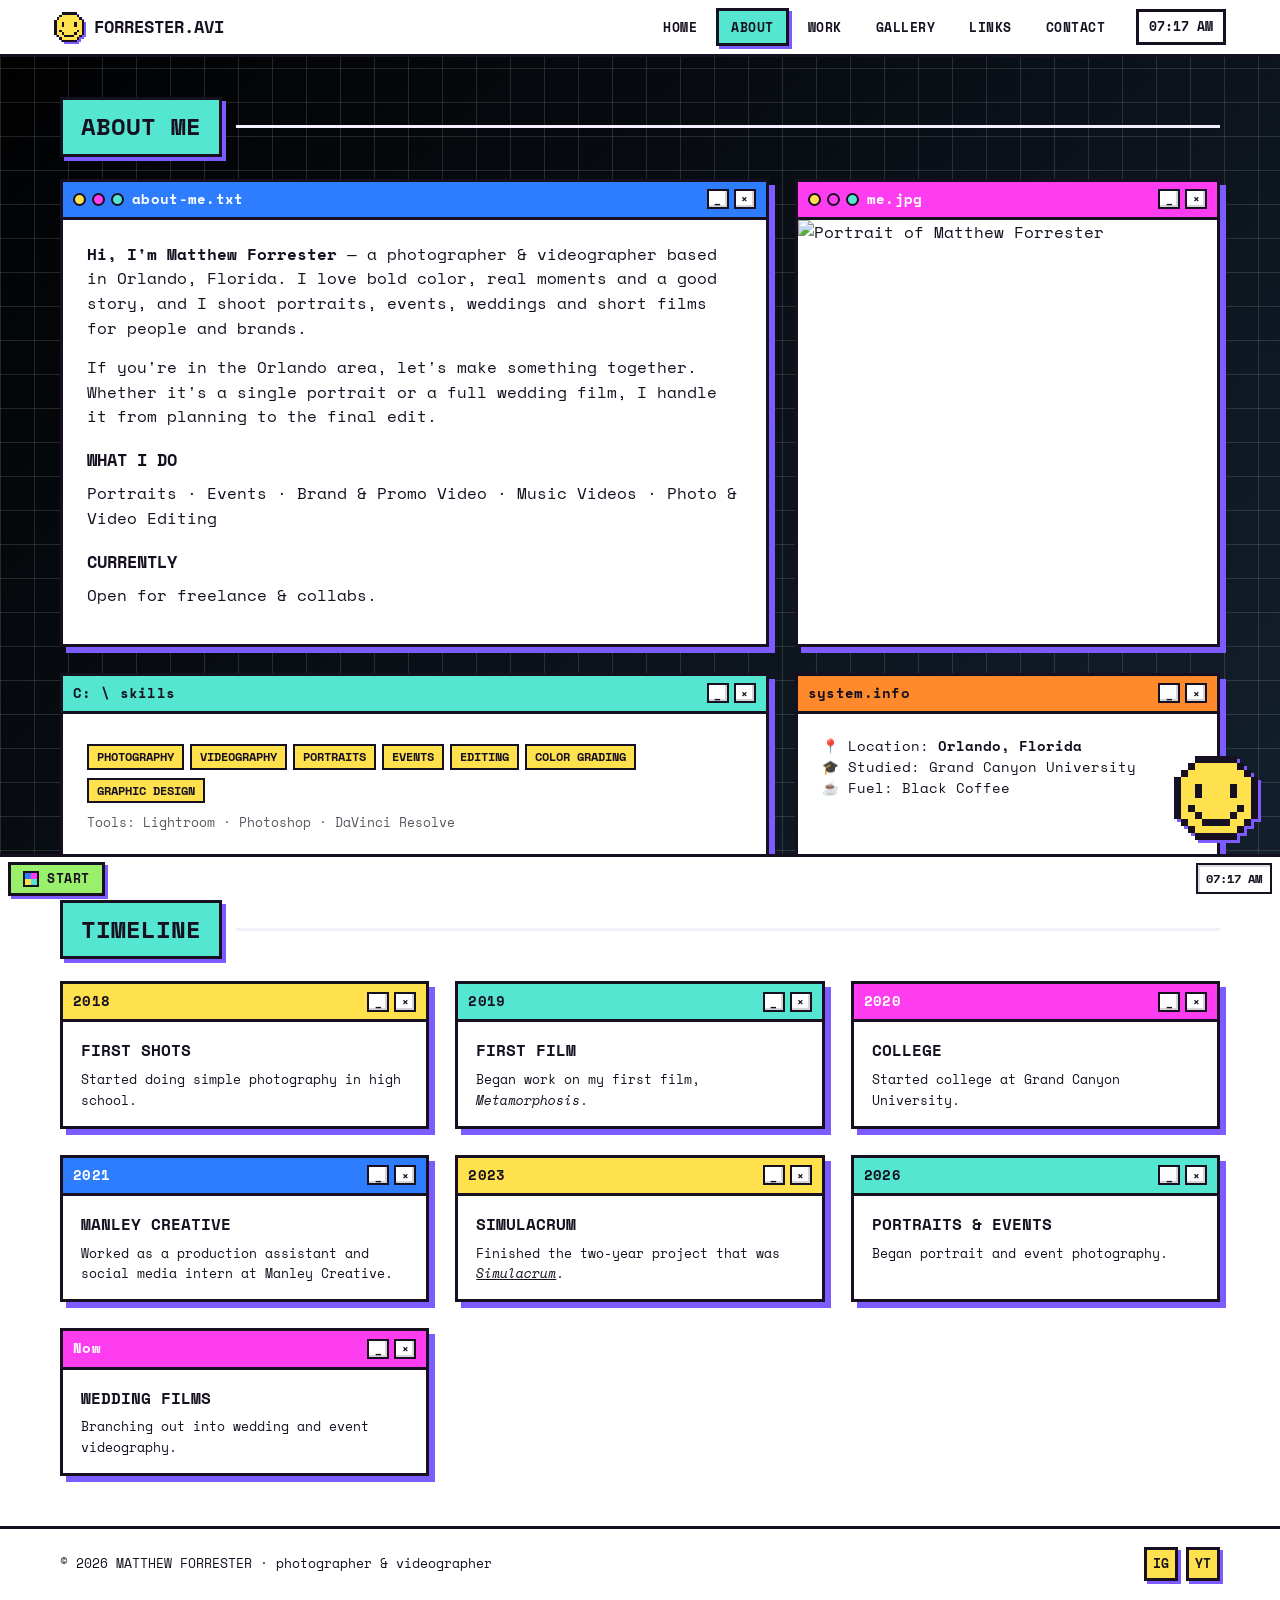
==== about.html @ d88df6fb "Add files via upload" ====
<!DOCTYPE html>
<html lang="en">
<head>
<meta charset="UTF-8">
<meta name="viewport" content="width=device-width, initial-scale=1.0">
<title>About · MATTHEW FORRESTER</title>
<meta name="description" content="About — Matthew Forrester, photographer &amp; videographer.">
<link rel="preconnect" href="https://fonts.googleapis.com">
<link rel="preconnect" href="https://fonts.gstatic.com" crossorigin>
<link href="https://fonts.googleapis.com/css2?family=Space+Mono:wght@400;700&display=swap" rel="stylesheet">
<link rel="stylesheet" href="style.css">
</head>
<body>

<header class="menubar">
  <div class="inner">
    <a href="index.html" class="brand"><span class="blip"></span> FORRESTER.AVI</a>
    <nav class="nav" id="nav">
      <a href="index.html">Home</a>
      <a href="about.html" class="active">About</a>
      <a href="work.html">Work</a>
      <a href="gallery.html">Gallery</a>
      <a href="links.html">Links</a>
      <a href="contact.html">Contact</a>
    </nav>
    <span class="clock" id="clock">--:--</span>
    <button class="navtoggle" id="navtoggle" aria-label="Menu">☰</button>
  </div>
</header>

<div class="wrap">

  <div class="sectitle" style="margin-top:40px"><h2>About Me</h2><span class="line"></span></div>

  <div class="aboutgrid">
    <!-- bio -->
    <div class="win" style="margin:0">
      <div class="bar"><span class="dots"><span class="y"></span><span class="m"></span><span class="c"></span></span><span class="ttl">about-me.txt</span><span class="ctrls"><span>_</span><span>□</span><span>×</span></span></div>
      <div class="body prose">
        <!-- EDIT: your bio -->
        <p><b>Hi, I'm Matthew Forrester</b> — a photographer &amp; videographer based in Orlando, Florida. I love bold color, real moments and a good story, and I shoot portraits, events, weddings and short films for people and brands.</p>
        <p>If you're in the Orlando area, let's make something together. Whether it's a single portrait or a full wedding film, I handle it from planning to the final edit.</p>
        <h3>What I do</h3>
        <p>Portraits · Events · Brand &amp; Promo Video · Music Videos · Photo &amp; Video Editing</p>
        <h3>Currently</h3>
        <p>Open for freelance &amp; collabs.</p>
      </div>
    </div>

    <!-- portrait -->
    <div class="win photowin" style="margin:0">
      <div class="bar magenta"><span class="dots"><span class="y"></span><span class="m"></span><span class="c"></span></span><span class="ttl">me.jpg</span></div>
      <div class="photo"><img src="assets/matthew-portrait.jpg" alt="Portrait of Matthew Forrester" width="800" height="994"></div>
    </div>

    <!-- skills -->
    <div class="win" style="margin:0">
      <div class="bar cyan"><span class="ttl">C: \ skills</span></div>
      <div class="body">
        <!-- EDIT: skills -->
        <p style="margin-bottom:10px"><span class="tag">Photography</span><span class="tag">Videography</span><span class="tag">Portraits</span><span class="tag">Events</span><span class="tag">Editing</span><span class="tag">Color Grading</span><span class="tag">Graphic Design</span></p>
        <p class="muted">Tools: Lightroom · Photoshop · DaVinci Resolve</p>
      </div>
    </div>

    <!-- system info -->
    <div class="win" style="margin:0">
      <div class="bar orange"><span class="ttl">system.info</span><span class="ctrls"><span>×</span></span></div>
      <div class="body" style="font-size:.85rem">
        <p>📍 Location: <b>Orlando, Florida</b></p>
        <p>🎓 Studied: Grand Canyon University</p>
        <p>☕ Fuel: Black Coffee</p>
      </div>
    </div>
  </div>

  <!-- timeline strip -->
  <div class="sectitle"><h2>Timeline</h2><span class="line"></span></div>
  <!-- EDIT: one card per milestone -->
  <div class="grid3">
    <article class="win card" style="margin:0">
      <div class="bar yellow"><span class="ttl">2018</span></div>
      <div class="body"><h3>First Shots</h3><p>Started doing simple photography in high school.</p></div>
    </article>
    <article class="win card" style="margin:0">
      <div class="bar cyan"><span class="ttl">2019</span></div>
      <div class="body"><h3>First Film</h3><p>Began work on my first film, <i>Metamorphosis</i>.</p></div>
    </article>
    <article class="win card" style="margin:0">
      <div class="bar magenta"><span class="ttl">2020</span></div>
      <div class="body"><h3>College</h3><p>Started college at Grand Canyon University.</p></div>
    </article>
    <article class="win card" style="margin:0">
      <div class="bar"><span class="ttl">2021</span></div>
      <div class="body"><h3>Manley Creative</h3><p>Worked as a production assistant and social media intern at Manley Creative.</p></div>
    </article>
    <article class="win card" style="margin:0">
      <div class="bar yellow"><span class="ttl">2023</span></div>
      <div class="body"><h3>Simulacrum</h3><p>Finished the two-year project that was <a href="simulacrum.html"><i>Simulacrum</i></a>.</p></div>
    </article>
    <article class="win card" style="margin:0">
      <div class="bar cyan"><span class="ttl">2026</span></div>
      <div class="body"><h3>Portraits &amp; Events</h3><p>Began portrait and event photography.</p></div>
    </article>
    <article class="win card" style="margin:0">
      <div class="bar magenta"><span class="ttl">Now</span></div>
      <div class="body"><h3>Wedding Films</h3><p>Branching out into wedding and event videography.</p></div>
    </article>
  </div>

</div>

<footer class="footer">
  <div class="inner">
    <span>© <span id="yr">2026</span> MATTHEW FORRESTER · photographer &amp; videographer</span>
    <div class="soc"><a href="#" title="Instagram">IG</a><a href="https://www.youtube.com/@bekindrewindproductions" title="YouTube" target="_blank" rel="noopener">YT</a></div>
  </div>
</footer>

<script src="script.js"></script>
</body>
</html>
---- style.css ----
/* =========================================================
   RETRO UI — Bold flat retro-desktop website template
   Hand-built CSS (no third-party art). Reused on every page.
   Edit the brand colours in :root to recolour the whole site.
   ========================================================= */
:root{
  /* ---- BRAND PALETTE (edit me) ---- */
  --ink:#161020;          /* near-black outline + text */
  --paper:#ffffff;        /* window body */
  --cyan:#54e6d0;
  --yellow:#ffe14d;
  --magenta:#ff3df0;
  --purple:#7c5cff;       /* used ONLY for drop shadows */
  --blue:#2f7dff;         /* classic 90s title-bar blue */
  --orange:#ff8a2b;
  --red:#ff4d5e;
  --green:#9bf06b;
  /* desktop background */
  --bg1:#000000;          /* dark desktop gradient: top-left */
  --bg2:#14202e;          /* bottom-right (deep midnight blue) */
  --grid:rgba(255,255,255,.13);
  --on-bg:#f3efff;        /* text that sits directly on the dark background */
  --shade:var(--purple);  /* drop shadows */
  --pop:var(--purple);    /* every hard drop shadow is purple */
  /* structure */
  --bw:3px;               /* border weight */
  --shadow:6px 6px 0 var(--shade);
  --radius:0px;
  --mono:'Space Mono','DM Mono',ui-monospace,monospace;
}

*,*::before,*::after{margin:0;padding:0;box-sizing:border-box}
html{scroll-behavior:smooth}
body{
  font-family:var(--mono);color:var(--ink);line-height:1.55;
  background:
    linear-gradient(135deg,var(--bg1) 0%,var(--bg2) 100%) fixed;
  min-height:100vh;position:relative;
}
/* graph-paper grid overlay */
body::before{
  content:'';position:fixed;inset:0;z-index:0;pointer-events:none;
  background-image:
    linear-gradient(var(--grid) 1px,transparent 1px),
    linear-gradient(90deg,var(--grid) 1px,transparent 1px);
  background-size:34px 34px;
}
.wrap{position:relative;z-index:1;max-width:1200px;margin:0 auto;padding:0 20px}
img{max-width:100%;display:block}
a{color:inherit}

/* ================= TOP MENU BAR (nav) ================= */
.menubar{
  position:sticky;top:0;z-index:50;background:var(--paper);
  border-bottom:var(--bw) solid var(--ink);
}
.menubar .inner{max-width:1200px;margin:0 auto;display:flex;align-items:center;
  gap:6px;padding:8px 14px}
.brand{display:flex;align-items:center;gap:10px;font-weight:700;font-size:1.05rem;
  text-decoration:none;white-space:nowrap}
.brand .blip{width:30px;height:30px;flex:none;
  background:url("data:image/svg+xml,%3Csvg xmlns='http://www.w3.org/2000/svg' viewBox='0 0 12 12' shape-rendering='crispEdges'%3E%3Crect x='3' y='0' width='1' height='1' fill='%23161020'/%3E%3Crect x='4' y='0' width='1' height='1' fill='%23161020'/%3E%3Crect x='5' y='0' width='1' height='1' fill='%23161020'/%3E%3Crect x='6' y='0' width='1' height='1' fill='%23161020'/%3E%3Crect x='7' y='0' width='1' height='1' fill='%23161020'/%3E%3Crect x='8' y='0' width='1' height='1' fill='%23161020'/%3E%3Crect x='2' y='1' width='1' height='1' fill='%23161020'/%3E%3Crect x='3' y='1' width='1' height='1' fill='%23ffe14d'/%3E%3Crect x='4' y='1' width='1' height='1' fill='%23ffe14d'/%3E%3Crect x='5' y='1' width='1' height='1' fill='%23ffe14d'/%3E%3Crect x='6' y='1' width='1' height='1' fill='%23ffe14d'/%3E%3Crect x='7' y='1' width='1' height='1' fill='%23ffe14d'/%3E%3Crect x='8' y='1' width='1' height='1' fill='%23ffe14d'/%3E%3Crect x='9' y='1' width='1' height='1' fill='%23161020'/%3E%3Crect x='1' y='2' width='1' height='1' fill='%23161020'/%3E%3Crect x='2' y='2' width='1' height='1' fill='%23ffe14d'/%3E%3Crect x='3' y='2' width='1' height='1' fill='%23ffe14d'/%3E%3Crect x='4' y='2' width='1' height='1' fill='%23ffe14d'/%3E%3Crect x='5' y='2' width='1' height='1' fill='%23ffe14d'/%3E%3Crect x='6' y='2' width='1' height='1' fill='%23ffe14d'/%3E%3Crect x='7' y='2' width='1' height='1' fill='%23ffe14d'/%3E%3Crect x='8' y='2' width='1' height='1' fill='%23ffe14d'/%3E%3Crect x='9' y='2' width='1' height='1' fill='%23ffe14d'/%3E%3Crect x='10' y='2' width='1' height='1' fill='%23161020'/%3E%3Crect x='0' y='3' width='1' height='1' fill='%23161020'/%3E%3Crect x='1' y='3' width='1' height='1' fill='%23ffe14d'/%3E%3Crect x='2' y='3' width='1' height='1' fill='%23ffe14d'/%3E%3Crect x='3' y='3' width='1' height='1' fill='%23ffe14d'/%3E%3Crect x='4' y='3' width='1' height='1' fill='%23ffe14d'/%3E%3Crect x='5' y='3' width='1' height='1' fill='%23ffe14d'/%3E%3Crect x='6' y='3' width='1' height='1' fill='%23ffe14d'/%3E%3Crect x='7' y='3' width='1' height='1' fill='%23ffe14d'/%3E%3Crect x='8' y='3' width='1' height='1' fill='%23ffe14d'/%3E%3Crect x='9' y='3' width='1' height='1' fill='%23ffe14d'/%3E%3Crect x='10' y='3' width='1' height='1' fill='%23ffe14d'/%3E%3Crect x='11' y='3' width='1' height='1' fill='%23161020'/%3E%3Crect x='0' y='4' width='1' height='1' fill='%23161020'/%3E%3Crect x='1' y='4' width='1' height='1' fill='%23ffe14d'/%3E%3Crect x='2' y='4' width='1' height='1' fill='%23ffe14d'/%3E%3Crect x='3' y='4' width='1' height='1' fill='%23161020'/%3E%3Crect x='4' y='4' width='1' height='1' fill='%23ffe14d'/%3E%3Crect x='5' y='4' width='1' height='1' fill='%23ffe14d'/%3E%3Crect x='6' y='4' width='1' height='1' fill='%23ffe14d'/%3E%3Crect x='7' y='4' width='1' height='1' fill='%23ffe14d'/%3E%3Crect x='8' y='4' width='1' height='1' fill='%23161020'/%3E%3Crect x='9' y='4' width='1' height='1' fill='%23ffe14d'/%3E%3Crect x='10' y='4' width='1' height='1' fill='%23ffe14d'/%3E%3Crect x='11' y='4' width='1' height='1' fill='%23161020'/%3E%3Crect x='0' y='5' width='1' height='1' fill='%23161020'/%3E%3Crect x='1' y='5' width='1' height='1' fill='%23ffe14d'/%3E%3Crect x='2' y='5' width='1' height='1' fill='%23ffe14d'/%3E%3Crect x='3' y='5' width='1' height='1' fill='%23161020'/%3E%3Crect x='4' y='5' width='1' height='1' fill='%23ffe14d'/%3E%3Crect x='5' y='5' width='1' height='1' fill='%23ffe14d'/%3E%3Crect x='6' y='5' width='1' height='1' fill='%23ffe14d'/%3E%3Crect x='7' y='5' width='1' height='1' fill='%23ffe14d'/%3E%3Crect x='8' y='5' width='1' height='1' fill='%23161020'/%3E%3Crect x='9' y='5' width='1' height='1' fill='%23ffe14d'/%3E%3Crect x='10' y='5' width='1' height='1' fill='%23ffe14d'/%3E%3Crect x='11' y='5' width='1' height='1' fill='%23161020'/%3E%3Crect x='0' y='6' width='1' height='1' fill='%23161020'/%3E%3Crect x='1' y='6' width='1' height='1' fill='%23ffe14d'/%3E%3Crect x='2' y='6' width='1' height='1' fill='%23ffe14d'/%3E%3Crect x='3' y='6' width='1' height='1' fill='%23ffe14d'/%3E%3Crect x='4' y='6' width='1' height='1' fill='%23ffe14d'/%3E%3Crect x='5' y='6' width='1' height='1' fill='%23ffe14d'/%3E%3Crect x='6' y='6' width='1' height='1' fill='%23ffe14d'/%3E%3Crect x='7' y='6' width='1' height='1' fill='%23ffe14d'/%3E%3Crect x='8' y='6' width='1' height='1' fill='%23ffe14d'/%3E%3Crect x='9' y='6' width='1' height='1' fill='%23ffe14d'/%3E%3Crect x='10' y='6' width='1' height='1' fill='%23ffe14d'/%3E%3Crect x='11' y='6' width='1' height='1' fill='%23161020'/%3E%3Crect x='0' y='7' width='1' height='1' fill='%23161020'/%3E%3Crect x='1' y='7' width='1' height='1' fill='%23ffe14d'/%3E%3Crect x='2' y='7' width='1' height='1' fill='%23161020'/%3E%3Crect x='3' y='7' width='1' height='1' fill='%23ffe14d'/%3E%3Crect x='4' y='7' width='1' height='1' fill='%23ffe14d'/%3E%3Crect x='5' y='7' width='1' height='1' fill='%23ffe14d'/%3E%3Crect x='6' y='7' width='1' height='1' fill='%23ffe14d'/%3E%3Crect x='7' y='7' width='1' height='1' fill='%23ffe14d'/%3E%3Crect x='8' y='7' width='1' height='1' fill='%23ffe14d'/%3E%3Crect x='9' y='7' width='1' height='1' fill='%23161020'/%3E%3Crect x='10' y='7' width='1' height='1' fill='%23ffe14d'/%3E%3Crect x='11' y='7' width='1' height='1' fill='%23161020'/%3E%3Crect x='0' y='8' width='1' height='1' fill='%23161020'/%3E%3Crect x='1' y='8' width='1' height='1' fill='%23ffe14d'/%3E%3Crect x='2' y='8' width='1' height='1' fill='%23ffe14d'/%3E%3Crect x='3' y='8' width='1' height='1' fill='%23161020'/%3E%3Crect x='4' y='8' width='1' height='1' fill='%23ffe14d'/%3E%3Crect x='5' y='8' width='1' height='1' fill='%23ffe14d'/%3E%3Crect x='6' y='8' width='1' height='1' fill='%23ffe14d'/%3E%3Crect x='7' y='8' width='1' height='1' fill='%23ffe14d'/%3E%3Crect x='8' y='8' width='1' height='1' fill='%23161020'/%3E%3Crect x='9' y='8' width='1' height='1' fill='%23ffe14d'/%3E%3Crect x='10' y='8' width='1' height='1' fill='%23ffe14d'/%3E%3Crect x='11' y='8' width='1' height='1' fill='%23161020'/%3E%3Crect x='1' y='9' width='1' height='1' fill='%23161020'/%3E%3Crect x='2' y='9' width='1' height='1' fill='%23ffe14d'/%3E%3Crect x='3' y='9' width='1' height='1' fill='%23ffe14d'/%3E%3Crect x='4' y='9' width='1' height='1' fill='%23161020'/%3E%3Crect x='5' y='9' width='1' height='1' fill='%23161020'/%3E%3Crect x='6' y='9' width='1' height='1' fill='%23161020'/%3E%3Crect x='7' y='9' width='1' height='1' fill='%23161020'/%3E%3Crect x='8' y='9' width='1' height='1' fill='%23ffe14d'/%3E%3Crect x='9' y='9' width='1' height='1' fill='%23ffe14d'/%3E%3Crect x='10' y='9' width='1' height='1' fill='%23161020'/%3E%3Crect x='2' y='10' width='1' height='1' fill='%23161020'/%3E%3Crect x='3' y='10' width='1' height='1' fill='%23ffe14d'/%3E%3Crect x='4' y='10' width='1' height='1' fill='%23ffe14d'/%3E%3Crect x='5' y='10' width='1' height='1' fill='%23ffe14d'/%3E%3Crect x='6' y='10' width='1' height='1' fill='%23ffe14d'/%3E%3Crect x='7' y='10' width='1' height='1' fill='%23ffe14d'/%3E%3Crect x='8' y='10' width='1' height='1' fill='%23ffe14d'/%3E%3Crect x='9' y='10' width='1' height='1' fill='%23161020'/%3E%3Crect x='3' y='11' width='1' height='1' fill='%23161020'/%3E%3Crect x='4' y='11' width='1' height='1' fill='%23161020'/%3E%3Crect x='5' y='11' width='1' height='1' fill='%23161020'/%3E%3Crect x='6' y='11' width='1' height='1' fill='%23161020'/%3E%3Crect x='7' y='11' width='1' height='1' fill='%23161020'/%3E%3Crect x='8' y='11' width='1' height='1' fill='%23161020'/%3E%3C/svg%3E") center/contain no-repeat;image-rendering:pixelated;
  filter:drop-shadow(2px 2px 0 var(--shade))}  /* pixel smiley logo */
.nav{display:flex;gap:4px;margin-left:auto;flex-wrap:wrap}
.nav a{text-decoration:none;font-size:.82rem;font-weight:700;text-transform:uppercase;
  letter-spacing:.5px;padding:6px 12px;border:var(--bw) solid transparent}
.nav a:hover{background:var(--yellow);border-color:var(--ink)}
.nav a.active{background:var(--cyan);border-color:var(--ink);box-shadow:3px 3px 0 var(--shade)}
.clock{margin-left:10px;font-size:.8rem;font-weight:700;border:var(--bw) solid var(--ink);
  padding:5px 10px;background:#fff;white-space:nowrap}
.navtoggle{display:none;margin-left:auto;width:42px;height:38px;background:var(--cyan);
  border:var(--bw) solid var(--ink);box-shadow:3px 3px 0 var(--shade);cursor:pointer;
  font-size:1.2rem;line-height:1}

/* ================= WINDOW COMPONENT ================= */
.win{background:var(--paper);border:var(--bw) solid var(--ink);
  box-shadow:var(--shadow);margin-bottom:34px}
.win .bar{display:flex;align-items:center;gap:8px;padding:7px 10px;
  border-bottom:var(--bw) solid var(--ink);background:var(--blue);color:#fff;
  font-weight:700;font-size:.85rem}
.win .bar.cyan{background:var(--cyan);color:var(--ink)}
.win .bar.magenta{background:var(--magenta)}
.win .bar.yellow{background:var(--yellow);color:var(--ink)}
.win .bar.blue{background:var(--blue)}
.win .bar.orange{background:var(--orange);color:var(--ink)}
.win .bar.red{background:var(--red)}
.win .bar.green{background:var(--green);color:var(--ink)}
.dots{display:flex;gap:6px}
.dots span{width:13px;height:13px;border-radius:50%;border:2px solid var(--ink);background:#fff}
.dots .y{background:var(--yellow)} .dots .m{background:var(--magenta)} .dots .c{background:var(--cyan)}
.bar .ttl{font-weight:700;letter-spacing:.3px}
.ctrls{margin-left:auto;display:flex;gap:5px}
.ctrls span{width:22px;height:20px;border:2px solid var(--ink);background:#fff;color:var(--ink);
  display:grid;place-items:center;font-size:.7rem;font-weight:700;line-height:1}
.win .body{padding:22px 24px}

/* ================= BUTTONS ================= */
.btn{display:inline-flex;align-items:center;gap:8px;cursor:pointer;text-decoration:none;
  font-family:var(--mono);font-weight:700;text-transform:uppercase;letter-spacing:.5px;
  font-size:.85rem;padding:12px 22px;border:var(--bw) solid var(--ink);
  box-shadow:4px 4px 0 var(--sc,var(--shade));background:#fff;color:var(--ink);
  transition:transform .05s ease,box-shadow .05s ease}
.btn:hover{transform:translate(2px,2px);box-shadow:2px 2px 0 var(--sc,var(--shade))}
.btn:active{transform:translate(4px,4px);box-shadow:0 0 0 var(--sc,var(--shade))}
.btn.magenta{background:var(--magenta);color:#fff}
.btn.blue,.btn.purple{background:var(--blue);color:#fff}
.btn.orange{background:var(--orange);color:var(--ink)}
.btn.red{background:var(--red);color:#fff}
.btn.cyan{background:var(--cyan)}
.btn.yellow{background:var(--yellow)}

/* ================= HERO ================= */
.hero{display:grid;grid-template-columns:1.15fr .85fr;gap:30px;align-items:start;
  padding:46px 0 10px}
.hero h1{font-size:2.7rem;line-height:1.08;text-transform:uppercase;margin:6px 0 14px}
.hero h1 .hl{background:var(--yellow);padding:0 8px;border:var(--bw) solid var(--ink);
  box-shadow:3px 3px 0 var(--shade);display:inline-block}
.kicker{display:inline-block;background:var(--magenta);color:#fff;font-weight:700;
  text-transform:uppercase;letter-spacing:1px;font-size:.78rem;padding:6px 12px;
  border:var(--bw) solid var(--ink);box-shadow:3px 3px 0 var(--shade);margin-bottom:8px}
.hero p.lead{font-size:1rem;margin-bottom:22px;max-width:42ch}
.cta{display:flex;gap:14px;flex-wrap:wrap}

/* decorative mini-window cluster in hero */
.cluster{position:relative;display:flex;flex-direction:column;gap:24px}
.cluster .win{position:relative;margin:0}   /* stacked with gaps, no overlap */
.mini .body{padding:14px 16px;font-size:.82rem}
.loadbar{display:flex;gap:4px;margin-top:8px}
.loadbar i{flex:1;height:16px;background:var(--blue);border:2px solid var(--ink)}
.loadbar i:nth-child(n+7){background:#fff}
.choicebtns{display:flex;gap:10px;margin-top:12px}
.choicebtns .btn{padding:8px 16px;font-size:.78rem;box-shadow:3px 3px 0 var(--shade)}

/* ================= SECTION TITLE ================= */
.sectitle{display:flex;align-items:center;gap:14px;margin:42px 0 22px}
.sectitle h2{font-size:1.5rem;text-transform:uppercase;background:var(--cyan);
  border:var(--bw) solid var(--ink);box-shadow:4px 4px 0 var(--shade);padding:8px 18px}
.sectitle .line{flex:1;height:var(--bw);background:var(--ink)}

/* ================= CARD GRID (work) ================= */
.grid3{display:grid;grid-template-columns:repeat(3,1fr);gap:26px}
.card .thumb{height:150px;border-bottom:var(--bw) solid var(--ink);
  display:grid;place-items:center;font-size:2.4rem;color:var(--ink)}
.card .thumb.a{background:linear-gradient(135deg,var(--cyan),var(--green))}
.card .thumb.b{background:linear-gradient(135deg,var(--magenta),var(--orange))}
.card .thumb.c{background:linear-gradient(135deg,var(--yellow),var(--cyan))}
.card .body{padding:16px 18px}
.card h3{font-size:1rem;text-transform:uppercase;margin-bottom:6px}
.card p{font-size:.82rem}
.tag{display:inline-block;font-size:.72rem;font-weight:700;text-transform:uppercase;
  background:var(--yellow);border:2px solid var(--ink);padding:2px 8px;margin:8px 6px 0 0}

/* ================= LINK STACK (link-in-bio) ================= */
.linkstack{display:flex;flex-direction:column;gap:16px;max-width:560px;margin:0 auto}
.linkstack .btn{justify-content:center;width:100%;padding:16px;font-size:.95rem}

/* ================= FORM FIELDS ================= */
.field{margin-bottom:16px}
.field label{display:block;font-weight:700;text-transform:uppercase;font-size:.78rem;margin-bottom:6px}
.field input,.field textarea{width:100%;font-family:var(--mono);font-size:.9rem;
  padding:10px 12px;border:var(--bw) solid var(--ink);background:#fff;color:var(--ink)}
.field input:focus,.field textarea:focus{outline:none;background:var(--cyan)}

/* ================= FOOTER ================= */
.footer{border-top:var(--bw) solid var(--ink);background:var(--paper);margin-top:50px}
.footer .inner{max-width:1200px;margin:0 auto;padding:18px 20px;display:flex;
  flex-wrap:wrap;gap:12px;align-items:center;justify-content:space-between;font-size:.8rem}
.footer .soc{display:flex;gap:8px}
.footer .soc a{width:34px;height:34px;border:var(--bw) solid var(--ink);background:var(--yellow);
  display:grid;place-items:center;text-decoration:none;box-shadow:3px 3px 0 var(--shade);font-weight:700}

/* prose blocks */
.prose p{margin-bottom:14px}
.prose h3{text-transform:uppercase;margin:18px 0 8px;font-size:1.05rem}
.muted{opacity:.7;font-size:.8rem}

/* ================= RESPONSIVE ================= */
@media(max-width:860px){
  .hero{grid-template-columns:1fr;gap:34px}
  .cluster{min-height:0}
  .cluster .win{width:100%!important;margin-left:0!important}
  .grid3{grid-template-columns:1fr 1fr}
}
@media(max-width:620px){
  .nav,.clock{display:none}
  .nav.open{display:flex;position:absolute;top:100%;left:0;right:0;flex-direction:column;
    background:var(--paper);border-bottom:var(--bw) solid var(--ink);padding:10px;gap:6px}
  .nav.open a{width:100%}
  .navtoggle{display:block}
  .hero h1{font-size:2rem}
  .grid3{grid-template-columns:1fr}
  .menubar .inner{position:relative}
}

/* =========================================================
   90s WINDOW MANAGER  (added — works with script.js)
   ========================================================= */
/* real buttons in the title bar */
.ctrls button{width:22px;height:20px;border:2px solid var(--ink);background:#fff;color:var(--ink);
  display:grid;place-items:center;font:700 .7rem/1 var(--mono);cursor:pointer;padding:0;
  box-shadow:inset -2px -2px 0 rgba(22,16,32,.18)}
.ctrls button:hover{background:var(--yellow)}
.ctrls button:active{box-shadow:inset 2px 2px 0 rgba(22,16,32,.3);transform:translate(1px,1px)}
.ctrls button[data-act="close"]:hover{background:var(--magenta);color:#fff}
.bar.draggable{cursor:grab;user-select:none;touch-action:none}
.win.dragging{opacity:.92}
.win.dragging .bar{cursor:grabbing}
.win.active{box-shadow:8px 8px 0 var(--shade)}
.win{position:relative}                    /* lets any window be raised above the others */
.wrap{z-index:2}                            /* dragged windows float over the footer too */
body.is-dragging{user-select:none;-webkit-user-select:none;cursor:grabbing}
.win.dragging{transition:none;box-shadow:10px 10px 0 var(--shade)}

/* states */
.win.is-closed,.win.is-min{display:none!important}
.win.anim-close{animation:winClose .18s steps(4) forwards}
.win.anim-open{animation:winOpen .22s steps(4)}
@keyframes winClose{to{transform:scale(.6);opacity:0}}
@keyframes winOpen{from{transform:scale(.6);opacity:0}}

/* maximised */
.win.maxed{translate:none!important;position:fixed!important;top:64px!important;left:16px!important;right:16px!important;
  bottom:58px!important;width:auto!important;height:auto!important;margin:0!important;z-index:95!important;
  display:flex;flex-direction:column;max-width:none!important}
.win.maxed>.body,.win.maxed>.thumb{overflow:auto}
.win.maxed>.body{flex:1}
.win.maxed>.thumb{flex:1;min-height:150px;font-size:5rem}
.win-shade{position:fixed;inset:0;z-index:94;background:rgba(22,16,32,.35);display:none}
body.win-maxed .win-shade{display:block}
body.win-maxed .wrap{z-index:auto} /* lets the maximised window sit above the shade */

/* animated loading bar */
.loadbar i.on{background:var(--blue)!important}
.loadbar i:not(.on){background:#fff!important}

/* taskbar */
body.has-taskbar{padding-bottom:46px}
.taskbar{position:fixed;left:0;right:0;bottom:0;z-index:100;height:46px;display:flex;align-items:center;
  gap:6px;padding:5px 8px;background:var(--paper);border-top:var(--bw) solid var(--ink)}
.tb-start,.tb-task{font:700 .8rem var(--mono);color:var(--ink);background:#fff;cursor:pointer;
  border:var(--bw) solid var(--ink);box-shadow:3px 3px 0 var(--shade);height:34px;padding:0 12px;
  display:inline-flex;align-items:center;gap:8px;white-space:nowrap}
.tb-start{background:var(--green);text-transform:uppercase;letter-spacing:.5px}
.tb-start.on,.tb-start:active,.tb-task:active{transform:translate(2px,2px);box-shadow:1px 1px 0 var(--shade)}
.tb-logo{width:16px;height:16px;border:2px solid var(--ink);
  background:conic-gradient(var(--magenta) 0 25%,var(--cyan) 0 50%,var(--yellow) 0 75%,var(--blue) 0)}
.tb-tasks{flex:1;display:flex;gap:6px;overflow-x:auto;min-width:0;padding:2px 4px 4px 2px}
.tb-task{max-width:180px;overflow:hidden;text-overflow:ellipsis;background:var(--cyan)}
.tb-task::before{content:'🗔'}
.tb-clock{font-size:.78rem;font-weight:700;border:2px solid var(--ink);padding:4px 8px;background:#fff;
  box-shadow:inset 2px 2px 0 rgba(22,16,32,.15);white-space:nowrap}

/* start menu */
.startmenu{position:absolute;left:8px;bottom:50px;display:flex;width:250px;max-width:calc(100vw - 16px);
  background:var(--paper);border:var(--bw) solid var(--ink);box-shadow:6px 6px 0 var(--shade)}
.startmenu[hidden]{display:none}
.sm-side{writing-mode:vertical-rl;transform:rotate(180deg);background:linear-gradient(var(--red),var(--orange) 55%,var(--yellow));
  color:#fff;font-weight:700;letter-spacing:2px;padding:10px 6px;border-left:var(--bw) solid var(--ink);font-size:1rem}
.sm-side b{color:var(--yellow)}
.sm-items{flex:1;display:flex;flex-direction:column;padding:6px;max-height:70vh;overflow:auto}
.sm-items a,.sm-items button{display:block;text-align:left;text-decoration:none;font:700 .82rem var(--mono);
  color:var(--ink);padding:8px 10px;border:2px solid transparent;background:none;cursor:pointer;width:100%}
.sm-items a:hover,.sm-items button:hover{background:var(--yellow);border-color:var(--ink)}
.sm-items hr{border:0;border-top:2px solid var(--ink);margin:6px 0}
.sm-label{font-size:.68rem;text-transform:uppercase;opacity:.6;padding:4px 10px}
.sm-closed button{font-weight:400}

@media(max-width:860px){
  .win.maxed{top:56px!important;left:8px!important;right:8px!important}
}
@media(prefers-reduced-motion:reduce){
  .win.anim-close,.win.anim-open{animation:none}
}

/* sticky footer: on short pages the footer sits at the bottom, just above the taskbar */
body{display:flex;flex-direction:column}
body>.wrap{width:100%;flex:1 0 auto}
body>.footer{margin-top:50px;flex-shrink:0;position:relative;z-index:1}

/* ================= PLAY-BUTTON THUMBS ================= */
a.thumb{text-decoration:none;cursor:pointer}
.thumb .play{width:64px;height:64px;display:grid;place-items:center;font-size:1.6rem;line-height:1;
  padding-left:5px;background:#fff;color:var(--ink);border:var(--bw) solid var(--ink);
  box-shadow:4px 4px 0 var(--shade);transition:transform .05s ease,box-shadow .05s ease,background .1s}
a.thumb:hover .play,a.thumb:focus-visible .play{background:var(--yellow);transform:translate(2px,2px);box-shadow:2px 2px 0 var(--shade)}
a.thumb:active .play{transform:translate(4px,4px);box-shadow:0 0 0 var(--shade)}
a.thumb:focus-visible{outline:var(--bw) dashed var(--ink);outline-offset:-8px}

/* ================= PROJECT PAGES ================= */
.projlayout{display:grid;grid-template-columns:1.6fr 1fr;gap:26px;align-items:start}
.player{aspect-ratio:16/9;height:auto;display:grid;place-items:center;border-bottom:var(--bw) solid var(--ink)}
.player .play{width:86px;height:86px;font-size:2.2rem}
.player iframe,.player video{width:100%;height:100%;border:0;display:block;background:#000}
.playerbar{display:flex;align-items:center;gap:8px;padding:8px 10px;font-size:.75rem;font-weight:700}
.playerbar span{border:2px solid var(--ink);padding:2px 7px;background:#fff}
.playerbar .scrub{flex:1;height:12px;border:2px solid var(--ink);background:#fff;position:relative}
.playerbar .scrub b{position:absolute;inset:0 70% 0 0;background:var(--magenta)}
.playerbar .tc{border:0;background:none}
.frames{display:grid;grid-template-columns:repeat(3,1fr);gap:14px}
.frame{aspect-ratio:4/5;height:auto;border:var(--bw) solid var(--ink);box-shadow:3px 3px 0 var(--shade);
  display:grid;place-items:center;font-size:1.6rem;object-fit:cover;width:100%}
@media(max-width:860px){.projlayout{grid-template-columns:1fr}}
@media(max-width:620px){.frames{grid-template-columns:1fr 1fr}}
.player.a,.frame.a{background:linear-gradient(135deg,var(--cyan),var(--green))}
.player.b,.frame.b{background:linear-gradient(135deg,var(--magenta),var(--orange))}
.player.c,.frame.c{background:linear-gradient(135deg,var(--yellow),var(--cyan))}
.player:has(iframe){background:#000;border-bottom:0}

/* ================= DARK BACKGROUND ================= */
.wrap{color:var(--on-bg)}
.win,.startmenu{color:var(--ink)}
.hero h1 .hl,.sectitle h2{color:var(--ink)}
.sectitle .line{background:var(--on-bg)}
.win-shade{background:rgba(0,0,0,.6)}

/* things sitting directly on the dark background */
.hero .cta .btn,.linkstack .btn,.wrap>p>.btn{--sc:var(--pop)}
.kicker,.sectitle h2,.hero h1 .hl{box-shadow:4px 4px 0 var(--pop)}

/* contact form status line */
.formstatus{margin-top:14px;font-weight:700;font-size:.85rem;min-height:1.2em}
.formstatus.ok{color:#0a7d3e}
.formstatus.err{color:#c4142b}
.btn:disabled{opacity:.6;cursor:wait}

/* About page: two even rows (bio | portrait, skills | system.info) */
.aboutgrid{display:grid;grid-template-columns:1.25fr .75fr;gap:26px;align-items:stretch}
.aboutgrid>.win{display:flex;flex-direction:column}
.aboutgrid>.win>.body{flex:1}
.photowin .photo{position:relative;flex:1;min-height:320px;overflow:hidden}
.photowin .photo img{position:absolute;inset:0;width:100%;height:100%;object-fit:cover;object-position:center 30%}
@media(max-width:860px){.aboutgrid{grid-template-columns:1fr}.photowin .photo{min-height:420px}}

/* video project pages: details + player on the left, description on the right */
.projlayout.vid{align-items:stretch}
.projleft{display:flex;flex-direction:column;gap:26px;min-width:0}
.projlayout.vid>.win{display:flex;flex-direction:column}
.projlayout.vid>.win>.body{flex:1}
.stats{display:grid;grid-template-columns:auto auto 1fr;gap:12px}
.stats div{border:2px solid var(--ink);padding:8px 12px;background:#fff;box-shadow:3px 3px 0 var(--shade)}
.stats span{display:block;font-size:.66rem;text-transform:uppercase;letter-spacing:.5px;opacity:.65}
.stats b{font-size:.9rem}
.detailfoot{display:flex;flex-wrap:wrap;gap:12px;align-items:center;justify-content:space-between;margin-top:14px}
.detailfoot .tag{margin-top:0}
@media(max-width:620px){.stats{grid-template-columns:1fr 1fr}.stats div:last-child{grid-column:1/-1}}

/* ================= REEL RUNNER GAME WINDOW ================= */
.gamewin{position:fixed;top:84px;left:max(12px,calc(50% - 340px));width:680px;max-width:calc(100vw - 24px);
  z-index:90;margin:0}
.gamewin .body{padding:12px}
.gamewin canvas{width:100%;height:auto;display:block;border:var(--bw) solid var(--ink);
  background:#0b0f17;image-rendering:pixelated;touch-action:manipulation;cursor:pointer}
.gamehelp{font-size:.72rem;margin-top:8px;opacity:.7}
.sm-sound[aria-pressed="true"]{background:var(--cyan)}

/* ================= JUKEBOX WINDOW ================= */
.jukewin{position:fixed;top:120px;right:16px;width:360px;max-width:calc(100vw - 24px);z-index:90;margin:0}
.jukewin .body{padding:12px}
.jb-screen{background:#071a14;border:var(--bw) solid var(--ink);padding:8px;color:#54e6d0;
  box-shadow:inset 0 0 18px rgba(84,230,208,.18)}
.jb-viz{width:100%;height:auto;display:block;image-rendering:pixelated}
.jb-marquee{overflow:hidden;white-space:nowrap;margin-top:6px;font-weight:700;font-size:.85rem;
  border-top:1px dashed rgba(84,230,208,.35);padding-top:6px}
.jb-marquee span{display:inline-block;padding-left:100%;animation:jbScroll 12s linear infinite}
.jukewin:not(.is-playing) .jb-marquee span{animation-play-state:paused;padding-left:0}
@keyframes jbScroll{to{transform:translateX(-100%)}}
.jb-time{display:flex;justify-content:space-between;font-size:.75rem;margin-top:4px;opacity:.85}
.jb-seek{height:14px;border:2px solid var(--ink);background:#fff;margin:10px 0;cursor:pointer;position:relative}
.jb-seek b{position:absolute;left:0;top:0;bottom:0;width:0;background:var(--magenta)}
.jb-ctrls{display:flex;gap:6px;align-items:center}
.jb-ctrls button{width:40px;height:34px;font:700 .9rem var(--mono);background:#fff;color:var(--ink);cursor:pointer;
  border:var(--bw) solid var(--ink);box-shadow:3px 3px 0 var(--shade)}
.jb-ctrls button:active{transform:translate(2px,2px);box-shadow:1px 1px 0 var(--shade)}
.jb-ctrls .jb-play{background:var(--cyan)}
.jb-vol{margin-left:auto;display:flex;align-items:center;gap:4px;font-size:.9rem}
.jb-vol input{width:80px;accent-color:var(--magenta)}
.jb-list{list-style:none;margin:12px 0 8px;border:2px solid var(--ink);max-height:196px;overflow:auto}
.jb-list li+li{border-top:1px solid rgba(22,16,32,.15)}
.jb-list button{display:block;width:100%;text-align:left;font:400 .78rem var(--mono);padding:6px 8px;
  background:none;border:0;color:var(--ink);cursor:pointer}
.jb-list button:hover{background:var(--yellow)}
.jb-list li.on button{font-weight:700;background:var(--cyan)}
.jb-load{display:block;font-size:.72rem;opacity:.75;cursor:pointer;text-decoration:underline}
@media(max-width:620px){.jukewin{right:12px;top:80px}}

/* page-change loading cursor (seamless navigation) */
body.is-loading,body.is-loading *{cursor:progress!important}
.wrap h1:focus,.wrap h2:focus{outline:none}

/* ================= REC — DESKTOP HELPER ================= */
.buddy{position:fixed;right:22px;bottom:60px;z-index:92;display:flex;flex-direction:column;align-items:flex-end}
.buddy.flip{align-items:flex-start}
.buddy.is-hidden{display:none}
.buddy-me{background:none;border:0;padding:0;cursor:pointer;touch-action:none;
  filter:drop-shadow(3px 3px 0 var(--shade));animation:recBob 1.6s steps(2) infinite}
.buddy-me canvas{display:block;width:84px;height:84px;image-rendering:pixelated}
.buddy-me:hover{animation-duration:.5s}
.buddy-me:focus-visible{outline:var(--bw) dashed var(--yellow);outline-offset:4px}
.buddy.dragging .buddy-me{cursor:grabbing;animation:none}
@keyframes recBob{50%{transform:translateY(-4px)}}
.buddy-bubble{position:relative;width:270px;background:#fff;color:var(--ink);border:var(--bw) solid var(--ink);
  box-shadow:5px 5px 0 var(--shade);padding:14px 14px 12px;margin-bottom:14px;font-size:.82rem;line-height:1.45}
.buddy-bubble::after{content:'';position:absolute;bottom:-14px;right:30px;width:20px;height:14px;background:#fff;
  border-right:var(--bw) solid var(--ink);border-bottom:var(--bw) solid var(--ink);clip-path:polygon(0 0,100% 0,100% 100%)}
.buddy.flip .buddy-bubble::after{right:auto;left:30px;transform:scaleX(-1)}
.buddy-bubble[hidden]{display:none}
.buddy-text{min-height:1.4em;padding-right:18px}
.buddy-x{position:absolute;top:6px;right:6px;width:22px;height:20px;border:2px solid var(--ink);background:#fff;
  font:700 .7rem var(--mono);cursor:pointer;color:var(--ink)}
.buddy-x:hover{background:var(--magenta);color:#fff}
.buddy-menu{display:flex;flex-direction:column;gap:6px;margin-top:10px}
.buddy-menu[hidden]{display:none}
.buddy-menu button{text-align:left;font:700 .78rem var(--mono);padding:7px 10px;background:var(--yellow);color:var(--ink);
  border:2px solid var(--ink);box-shadow:3px 3px 0 var(--shade);cursor:pointer}
.buddy-menu button:hover{background:var(--cyan)}
.buddy-menu button:active{transform:translate(2px,2px);box-shadow:1px 1px 0 var(--shade)}
.buddy-menu .buddy-hide{background:#fff;font-weight:400}
/* desktop only */
@media (max-width:860px),(hover:none){.buddy{display:none!important}}
@media(prefers-reduced-motion:reduce){.buddy-me{animation:none}}

/* mobile: no Rec or Jukebox in the Start menu */
@media (max-width:860px),(hover:none){.sm-buddy,.sm-juke{display:none!important}}
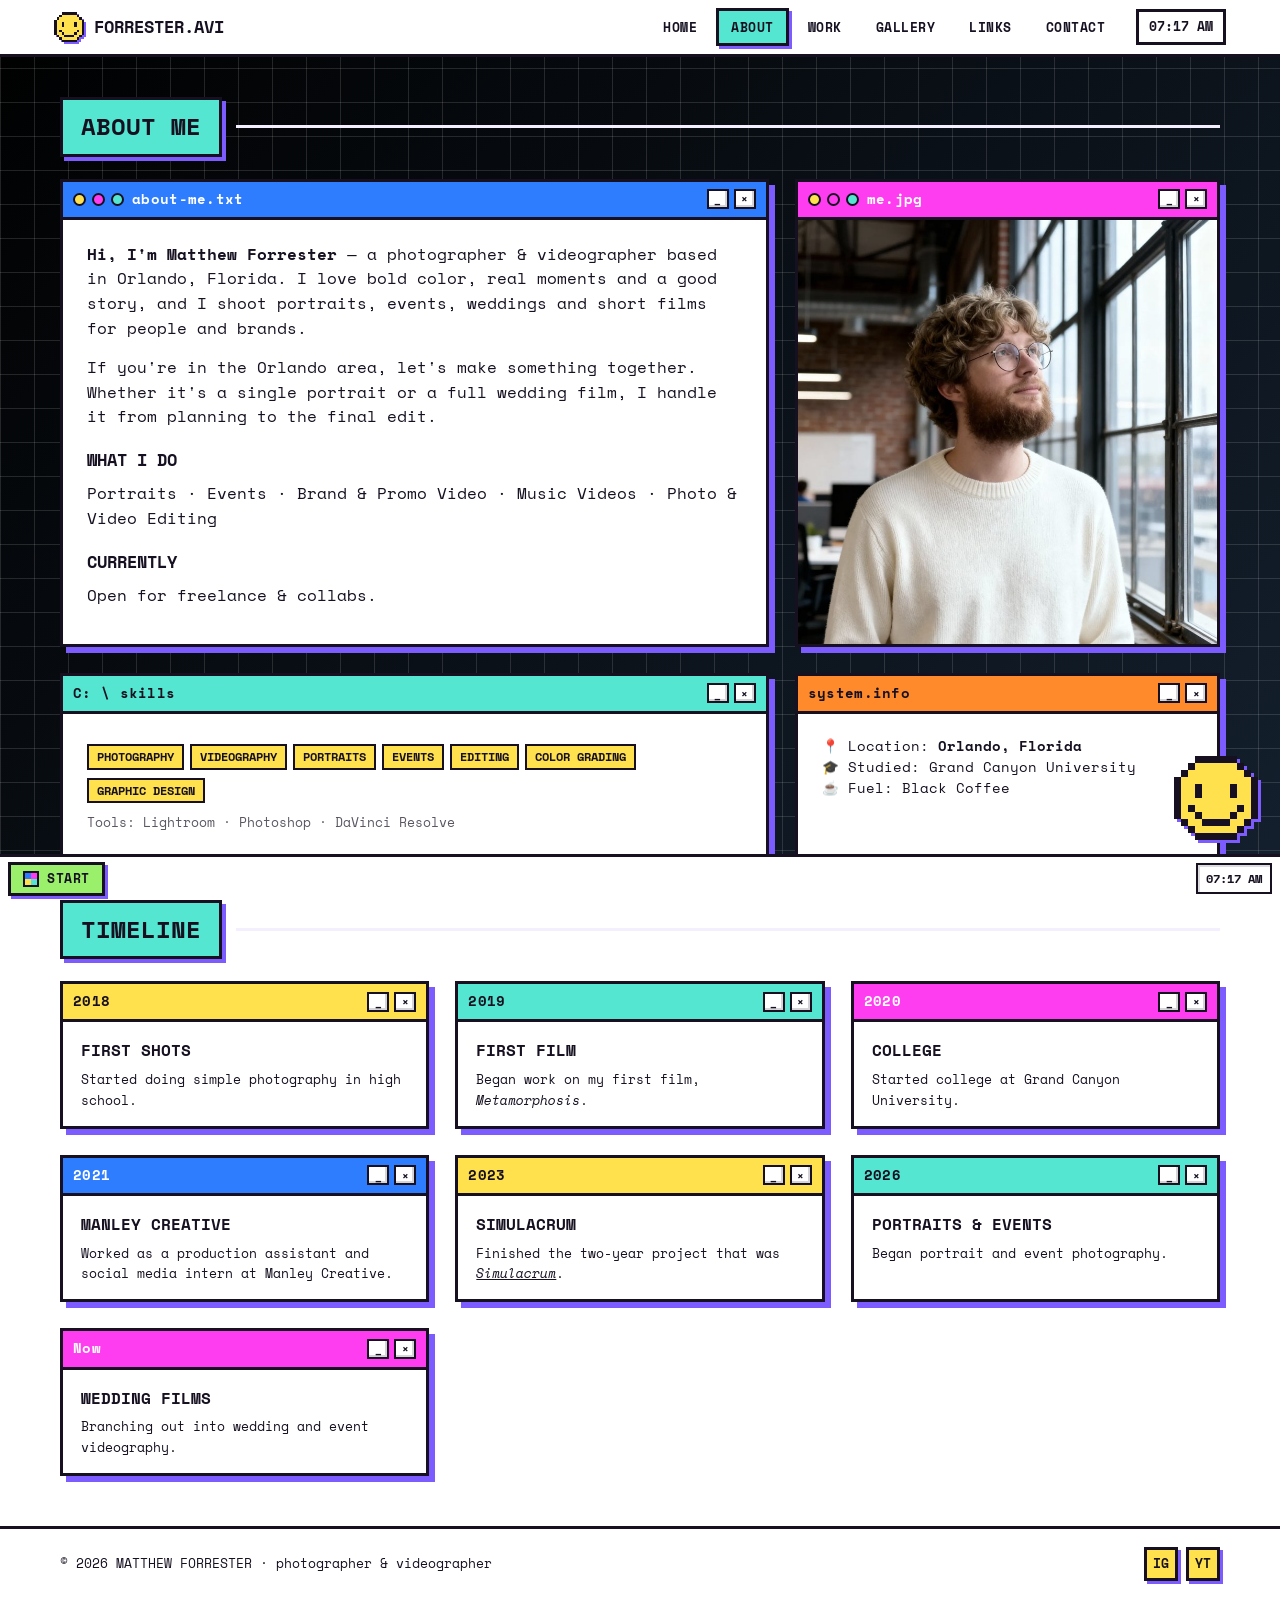
==== commit a0c78a3c: "Add files via upload" ====
--- a/about.html
+++ b/about.html
@@ -8,6 +8,11 @@
 <link rel="preconnect" href="https://fonts.googleapis.com">
 <link rel="preconnect" href="https://fonts.gstatic.com" crossorigin>
 <link href="https://fonts.googleapis.com/css2?family=Space+Mono:wght@400;700&display=swap" rel="stylesheet">
+<link rel="icon" href="assets/favicon.svg" type="image/svg+xml">
+<link rel="icon" href="assets/favicon-32.png" sizes="32x32" type="image/png">
+<link rel="icon" href="favicon.ico" sizes="any">
+<link rel="apple-touch-icon" href="assets/apple-touch-icon.png">
+<meta name="theme-color" content="#0b0f17">
 <link rel="stylesheet" href="style.css">
 </head>
 <body>
